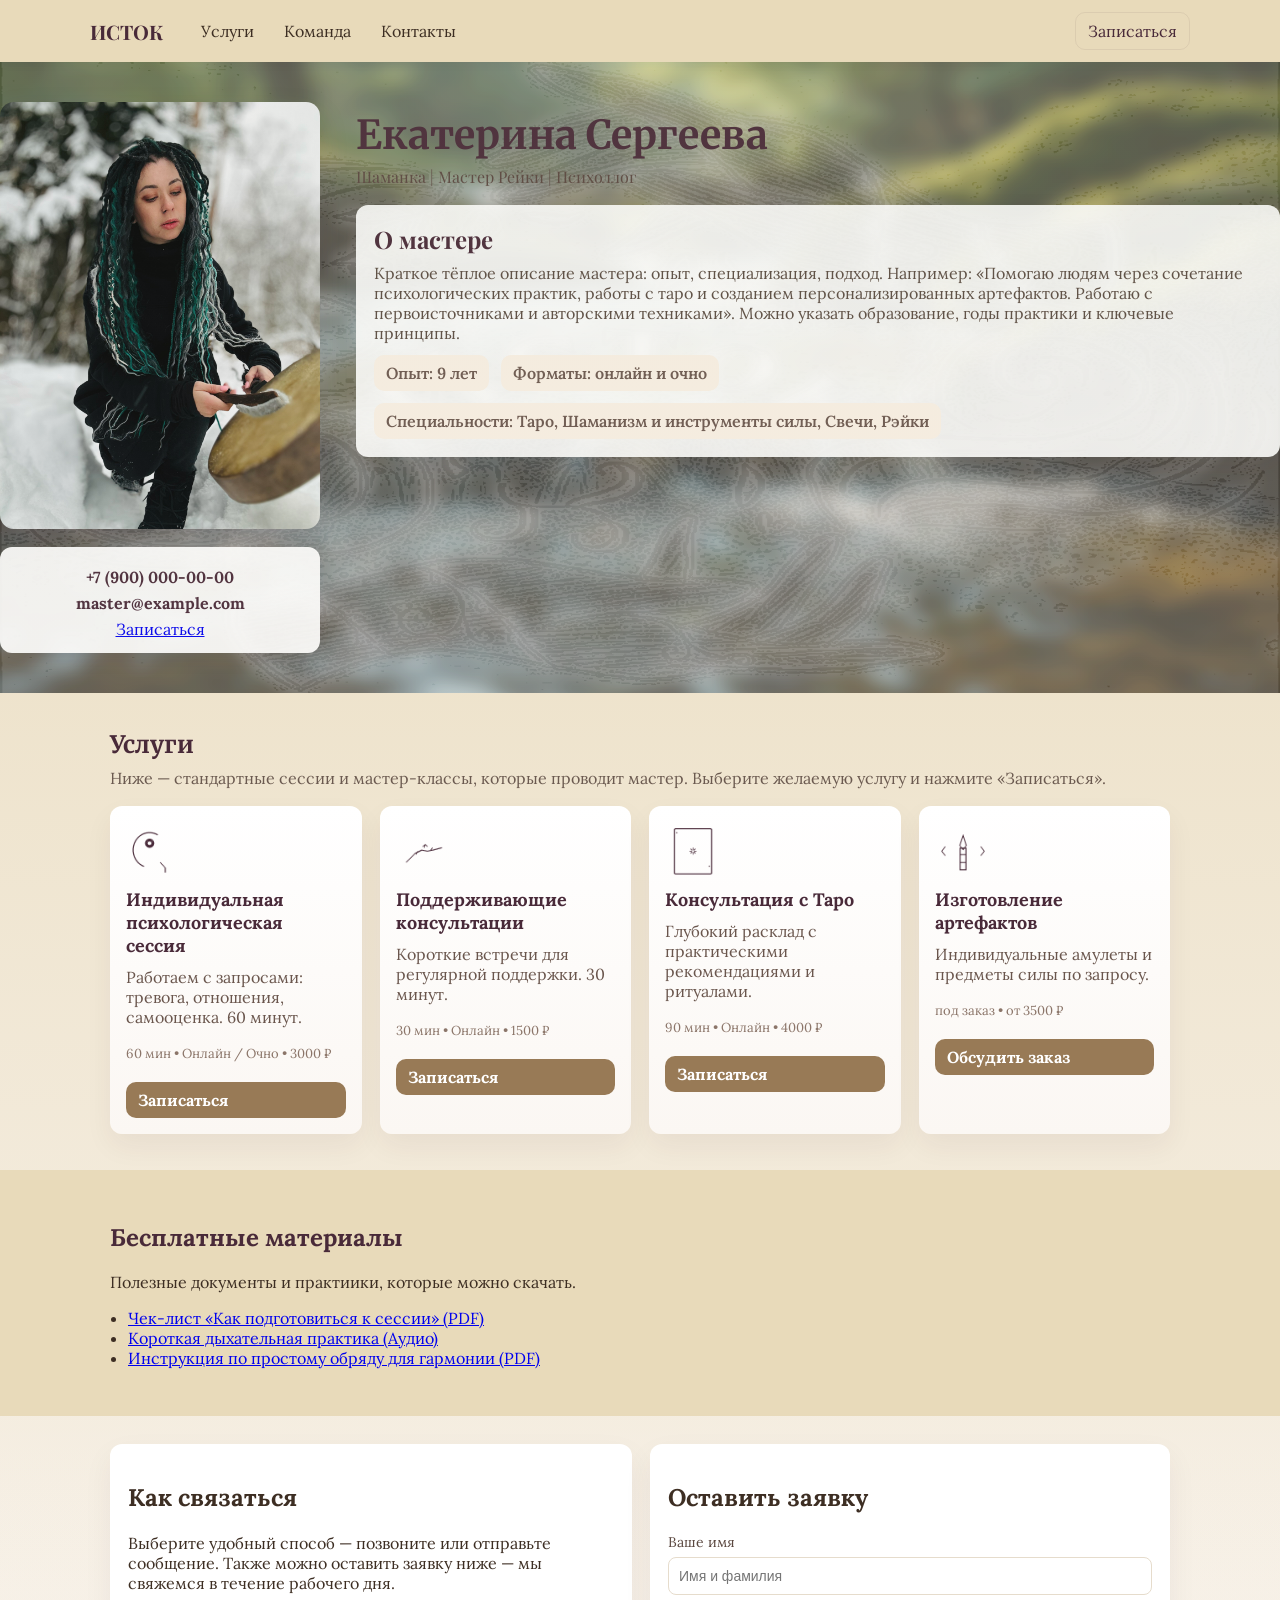
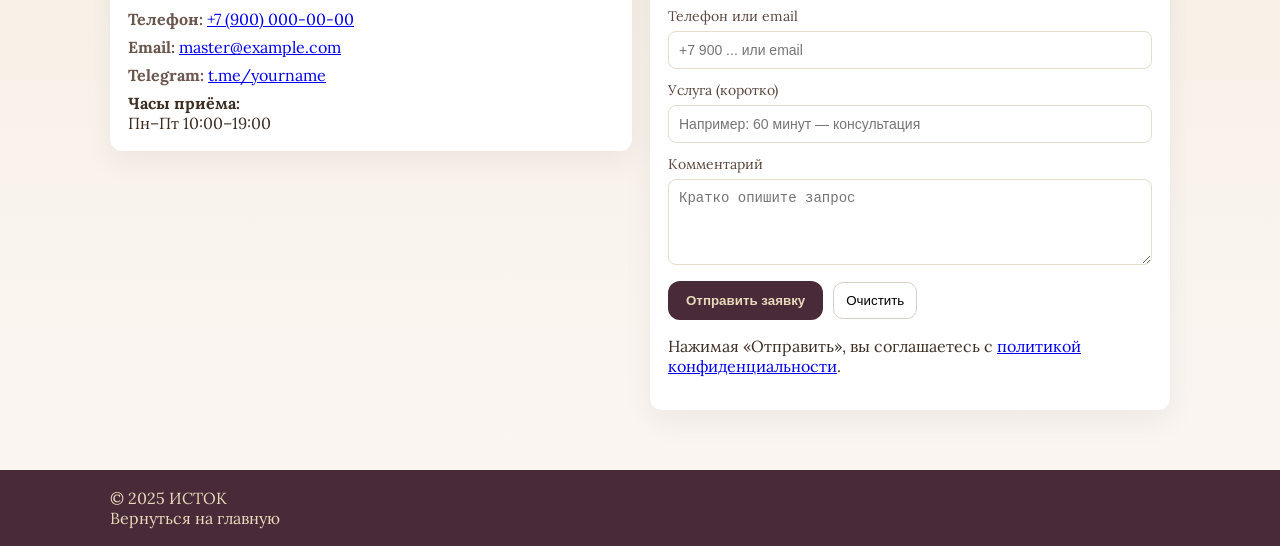
==== master.html @ 399ae098 "база сайта, один мастер, не полное наполнение" ====
<!doctype html>
<html lang="ru">
<head>
  <meta charset="utf-8" />
  <meta name="viewport" content="width=device-width,initial-scale=1" />
  <title>Профиль мастера — Имя Фамилия | ИСТОК</title>

  <!-- Шрифты (подключаем рекомендованные) -->
  <link href="https://fonts.googleapis.com/css2?family=Lora:ital@0;1&family=Merriweather:wght@300;700&family=Playfair+Display:wght@400;700&display=swap" rel="stylesheet">

  <link rel="stylesheet" href="master.css">
</head>
<body>
  <header class="topbar" role="banner">
    <div class="wrap">
      <a class="brand" href="index.html" aria-label="ИСТОК — на главную">
        <span class="brand-name">ИСТОК</span>
      </a>
      <nav class="mini-nav" aria-label="Навигация">
        <a href="index.html#services">Услуги</a>
        <a href="index.html#specialists">Команда</a>
        <a href="index.html#contacts">Контакты</a>
      </nav>
      <a href="#booking" class="btn-book-ghost">Записаться</a>
    </div>
  </header>

  <!-- Название и фото -->
  <main>
    <section class="hero-profile" aria-label="Профиль мастера">
      <div class="hero-left">
        <div class="photo-wrap">
          <img src="img/master/ekaterina_sergeeva.jpeg" alt="Екатерина Сергеева — фото" class="master-photo">
        </div>
        <div class="contact-quick">
          <a href="tel:+79000000000" class="contact-line">+7 (900) 000-00-00</a>
          <a href="mailto:master@example.com" class="contact-line">master@example.com</a>
          <a href="#booking" class="btn-book">Записаться</a>
        </div>
      </div>

      <div class="hero-right">
        <h1 class="master-name">Екатерина Сергеева</h1>
        <p class="master-title">Шаманка | Мастер Рейки | Психоллог</p>

        <div class="master-about">
          <h2>О мастере</h2>
          <p>Краткое тёплое описание мастера: опыт, специализация, подход. Например: «Помогаю людям через сочетание психологических практик, работы с таро и созданием персонализированных артефактов. Работаю с первоисточниками и авторскими техниками». Можно указать образование, годы практики и ключевые принципы.</p>
          <ul class="meta-list">
            <li>Опыт: 9 лет</li>
            <li>Форматы: онлайн и очно</li>
            <li>Специальности: Таро, Шаманизм и инструменты силы, Свечи, Рэйки</li>
          </ul>
        </div>
      </div>
    </section>

    <!-- Услуги -->
    <section class="services-section" id="services" aria-label="Услуги мастера">
      <div class="wrap">
        <h2>Услуги</h2>
        <p class="lead">Ниже — стандартные сессии и мастер-классы, которые проводит мастер. Выберите желаемую услугу и нажмите «Записаться».</p>

        <div class="services-grid">
          <article class="service-card">
            <img src="img/icon_lin_psychology_256.png" alt="" class="service-card-icon">
            <h3>Индивидуальная психологическая сессия</h3>
            <p>Работаем с запросами: тревога, отношения, самооценка. 60 минут.</p>
            <div class="service-meta">60 мин • Онлайн / Очно • 3000 ₽</div>
            <a class="btn-small" href="#booking" aria-label="Записаться на индивидуальную сессию">Записаться</a>
          </article>

          <article class="service-card">
            <img src="img/icon_lin_help_256.png" alt="" class="service-card-icon">
            <h3>Поддерживающие консультации</h3>
            <p>Короткие встречи для регулярной поддержки. 30 минут.</p>
            <div class="service-meta">30 мин • Онлайн • 1500 ₽</div>
            <a class="btn-small" href="#booking">Записаться</a>
          </article>

          <article class="service-card">
            <img src="img/icon_lin_tarot_256.png" alt="" class="service-card-icon">
            <h3>Консультация с Таро</h3>
            <p>Глубокий расклад с практическими рекомендациями и ритуалами.</p>
            <div class="service-meta">90 мин • Онлайн • 4000 ₽</div>
            <a class="btn-small" href="#booking">Записаться</a>
          </article>

          <article class="service-card">
            <img src="img/icon_lin_artifacts_256.png" alt="" class="service-card-icon">
            <h3>Изготовление артефактов</h3>
            <p>Индивидуальные амулеты и предметы силы по запросу.</p>
            <div class="service-meta">под заказ • от 3500 ₽</div>
            <a class="btn-small" href="#booking">Обсудить заказ</a>
          </article>
        </div>
      </div>
    </section>

    <!-- Бесплатные материалы -->
    <section class="resources" aria-label="Бесплатные материалы">
      <div class="wrap">
        <h2>Бесплатные материалы</h2>
        <p class="lead">Полезные документы и практиики, которые можно скачать.</p>

        <ul class="resources-list">
          <li><a href="files/free_checklist.pdf" download>Чек-лист «Как подготовиться к сессии» (PDF)</a></li>
          <li><a href="files/breathing_practice.mp3" download>Короткая дыхательная практика (Аудио)</a></li>
          <li><a href="files/ritual_guide.pdf" download>Инструкция по простому обряду для гармонии (PDF)</a></li>
        </ul>
      </div>
    </section>

    <!-- Контакты & запись -->
    <section class="contact-book" id="booking" aria-label="Связаться и записаться">
      <div class="wrap contact-grid">
        <div class="contact-card">
          <h2>Как связаться</h2>
          <p>Выберите удобный способ — позвоните или отправьте сообщение. Также можно оставить заявку ниже — мы свяжемся в течение рабочего дня.</p>
          <ul class="contact-list">
            <li><strong>Телефон:</strong> <a href="tel:+79000000000">+7 (900) 000-00-00</a></li>
            <li><strong>Email:</strong> <a href="mailto:master@example.com">master@example.com</a></li>
            <li><strong>Telegram:</strong> <a href="https://t.me/yourname" target="_blank" rel="noopener">t.me/yourname</a></li>
          </ul>

          <div class="clinic-hours">
            <strong>Часы приёма:</strong>
            <div>Пн–Пт 10:00–19:00</div>
          </div>
        </div>

        <div class="booking-form-card">
          <h2>Оставить заявку</h2>
          <form id="bookingForm" class="booking-form" action="#" method="post" onsubmit="return onSubmitForm(event)">
            <label>
              <span>Ваше имя</span>
              <input type="text" name="name" required placeholder="Имя и фамилия">
            </label>

            <label>
              <span>Телефон или email</span>
              <input type="text" name="contact" required placeholder="+7 900 ... или email">
            </label>

            <label>
              <span>Услуга (коротко)</span>
              <input type="text" name="service" placeholder="Например: 60 минут — консультация">
            </label>

            <label>
              <span>Комментарий</span>
              <textarea name="note" rows="4" placeholder="Кратко опишите запрос"></textarea>
            </label>

            <div class="form-row">
              <button type="submit" class="btn-cta">Отправить заявку</button>
              <button type="button" class="btn-ghost" onclick="document.querySelector('.booking-form').reset()">Очистить</button>
            </div>

            <p class="form-note">Нажимая «Отправить», вы соглашаетесь с <a href="#">политикой конфиденциальности</a>.</p>
          </form>
        </div>
      </div>
    </section>
  </main>

  <footer class="site-footer" role="contentinfo">
    <div class="wrap">
      <div class="footer-left">© 2025 ИСТОК</div>
      <div class="footer-right"><a href="index.html">Вернуться на главную</a></div>
    </div>
  </footer>

  <script>
    // Примитивная обработка формы (заглушка) — можно заменить на AJAX
    function onSubmitForm(e){
      e.preventDefault();
      const form = e.target;
      const name = form.name.value.trim();
      const contact = form.contact.value.trim();
      if(!name || !contact){
        alert('Пожалуйста, заполните имя и контакт.');
        return false;
      }
      // Здесь можно отправить данные на сервер через fetch()
      alert('Заявка отправлена — спасибо! Мы свяжемся в ближайшее время.');
      form.reset();
      return false;
    }
  </script>
</body>
</html>
---- master.css ----
/* master.css — страница мастера
   Цвета:
   --forest: #A7AF81
   --sand:   #E8DABA
   --purple: #492A39
   --text:   #3D2E23
   --accent: #987A56
*/

:root{
    --forest: #A7AF81;
    --sand: #E8DABA;
    --purple: #492A39;
    --text: #3D2E23;
    --accent: #987A56;
  
    --maxw: 1100px;
    --gap: 20px;
    --radius: 12px;
  }
  
  /* Базовый сброс */
  *{box-sizing:border-box}
  body{ margin:0; font-family: "Lora", Georgia, serif; color:var(--text); background: linear-gradient(180deg, var(--sand) 0%, #fbf7f4 100%); -webkit-font-smoothing:antialiased; }
  
  /* Утилиты */
  .wrap{ max-width:var(--maxw); margin:0 auto; padding:0 20px; }
  
  /* Topbar */
  .topbar{ background: rgba(232,218,186,0.98); position:sticky; top:0; z-index:60; box-shadow:0 2px 10px rgba(0,0,0,0.04); }
  .topbar .wrap{ display:flex; align-items:center; gap:12px; padding:12px 0; }
  .brand{ text-decoration:none; color:var(--purple); font-family:"Playfair Display", serif; font-weight:700; font-size:20px; }
  .mini-nav{ margin-left:18px; display:flex; gap:14px; flex:1; }
  .mini-nav a{ text-decoration:none; color:var(--text); padding:6px 8px; border-radius:8px; }
  .mini-nav a:hover{ color:var(--purple); background: rgba(73,42,57,0.04); }
  .btn-book-ghost{ background:transparent; border:1px solid rgba(73,42,57,0.08); color:var(--purple); padding:8px 12px; border-radius:10px; text-decoration:none; }
  
  /* HERO PROFILE */
  .hero-profile{ display:flex; gap:36px; align-items:flex-start; padding:40px 0; background: url("img/hero_bg_from_logo.png") center/cover no-repeat; position:relative; }
  .hero-profile::after{ content:""; position:absolute; inset:0; background: linear-gradient(180deg, rgba(167,175,129,0.08), rgba(232,218,186,0.06)); pointer-events:none; }
  .hero-left{ width:320px; display:flex; flex-direction:column; gap:18px; align-items:center; }
  .photo-wrap{ width:100%; max-width:320px; border-radius:14px; overflow:hidden; box-shadow:0 12px 30px rgba(73,42,57,0.12); }
  .master-photo{ width:100%; height:auto; display:block; object-fit:cover; aspect-ratio: 3/4; }
  
  /* Quick contact area */
  .contact-quick{ width:100%; background: rgba(255,255,255,0.92); padding:14px; border-radius:12px; text-align:center; box-shadow:0 6px 20px rgba(73,42,57,0.06) }
  .contact-line{ display:block; color:var(--purple); text-decoration:none; margin:6px 0; font-weight:700; }
  
  /* Right column with text */
  .hero-right{ flex:1; color:var(--purple); padding:8px 0; }
  .master-name{ font-family: "Merriweather", serif; font-size: clamp(28px, 4vw, 40px); margin:0 0 6px 0; color:var(--purple) }
  .master-title{ font-family: "Playfair Display", serif; color:#5a4640; margin:0 0 18px 0; font-size:16px; }
  
  /* About block */
  .master-about{ background: rgba(255,255,255,0.9); padding:18px; border-radius:12px; box-shadow:0 8px 26px rgba(73,42,57,0.06) }
  .master-about h2{ margin:0 0 8px 0; color:var(--purple); font-family:"Playfair Display", serif }
  .master-about p{ margin:0 0 12px 0; color:#5a4b42 }
  
  /* Meta list */
  .meta-list{ display:flex; gap:12px; flex-wrap:wrap; list-style:none; padding:0; margin:12px 0 0 0 }
  .meta-list li{ background: #f8efe4; padding:8px 12px; border-radius:10px; color:#6b574f; font-weight:600 }
  
  /* SERVICES SECTION */
  .services-section{ padding:36px 0; background: linear-gradient(180deg, rgba(255,255,255,0.0), rgba(255,255,255,0.0)); }
  .services-section h2{ color:var(--purple); font-family:"Merriweather", serif; margin:0 0 8px 0; }
  .services-section .lead{ color:#6b5a50; margin:0 0 18px 0 }
  
  .services-grid{ display:grid; gap:18px; grid-template-columns: repeat(auto-fit, minmax(220px, 1fr)); }
  .service-card{ background:linear-gradient(180deg, #fff, #fbf7f3); border-radius:12px; padding:16px; box-shadow:0 12px 28px rgba(73,42,57,0.06); display:flex; flex-direction:column; gap:10px; }
  .service-card h3{ margin:0; color:var(--purple); font-size:18px }
  .service-card p{ margin:0; color:#6a564d }
  .service-card .service-meta{ font-size:13px; color:#8b7569; margin-top:8px }
  .service-card .service-card-icon{ width:56px; height:56px; object-fit:contain; }
  
  /* buttons */
  .btn-small{ display:inline-block; margin-top:10px; padding:8px 12px; background:var(--accent); color: #fff; border-radius:10px; text-decoration:none; font-weight:700; }
  .btn-cta{ background:var(--purple); color:var(--sand); padding:12px 18px; border:none; border-radius:12px; cursor:pointer; font-weight:700; }
  
  /* RESOURCES */
  .resources{ padding:32px 0; background:var(--sand); }
  .resources h2{ color:var(--purple) }
  .resources-list{ padding-left: 18px; }
  
  /* CONTACT & BOOK */
  .contact-book{ padding:28px 0 60px 0; background:linear-gradient(180deg, rgba(255,255,255,0.0), rgba(250,245,240,0.6)); }
  .contact-grid{ display:grid; grid-template-columns: 1fr 520px; gap:18px; align-items:start; }
  .contact-card{ background:#fff; padding:18px; border-radius:12px; box-shadow:0 12px 30px rgba(73,42,57,0.06) }
  .booking-form-card{ background:#fff; padding:18px; border-radius:12px; box-shadow:0 12px 30px rgba(73,42,57,0.06) }
  
  .contact-list{ list-style:none; padding:0; margin:10px 0 0 0; color:#6b564d }
  .contact-list li{ margin:8px 0 }
  
  /* Booking form */
  .booking-form label{ display:block; margin-bottom:12px; font-size:14px; color:#5b4840 }
  .booking-form input[type="text"], .booking-form textarea{
    width:100%; padding:10px; border-radius:8px; border:1px solid #e6dccc; font-size:14px; margin-top:6px;
    background:#fff;
  }
  .form-row{ display:flex; gap:10px; align-items:center }
  .btn-ghost{ background:transparent; border:1px solid #d8cfc5; padding:10px 12px; border-radius:10px; cursor:pointer }
  
  /* Footer */
  .site-footer{ background:var(--purple); color:var(--sand); padding:18px 0; }
  .site-footer a{ color:var(--sand); text-decoration:none }
  
  /* Responsive */
  @media (max-width:1100px){
    .hero-profile{ flex-direction:column; gap:18px; padding:28px 0; background-position:center top; }
    .hero-left{ width:100%; order:0; }
    .hero-right{ width:100% }
    .contact-grid{ grid-template-columns: 1fr; }
    .contact-quick{ display:flex; gap:10px; justify-content:space-between; }
  }
  @media (max-width:720px){
    .wrap{ padding:0 14px }
    .master-name{ font-size:22px }
    .services-grid{ grid-template-columns: 1fr; }
    .contact-grid{ grid-template-columns: 1fr; }
  }
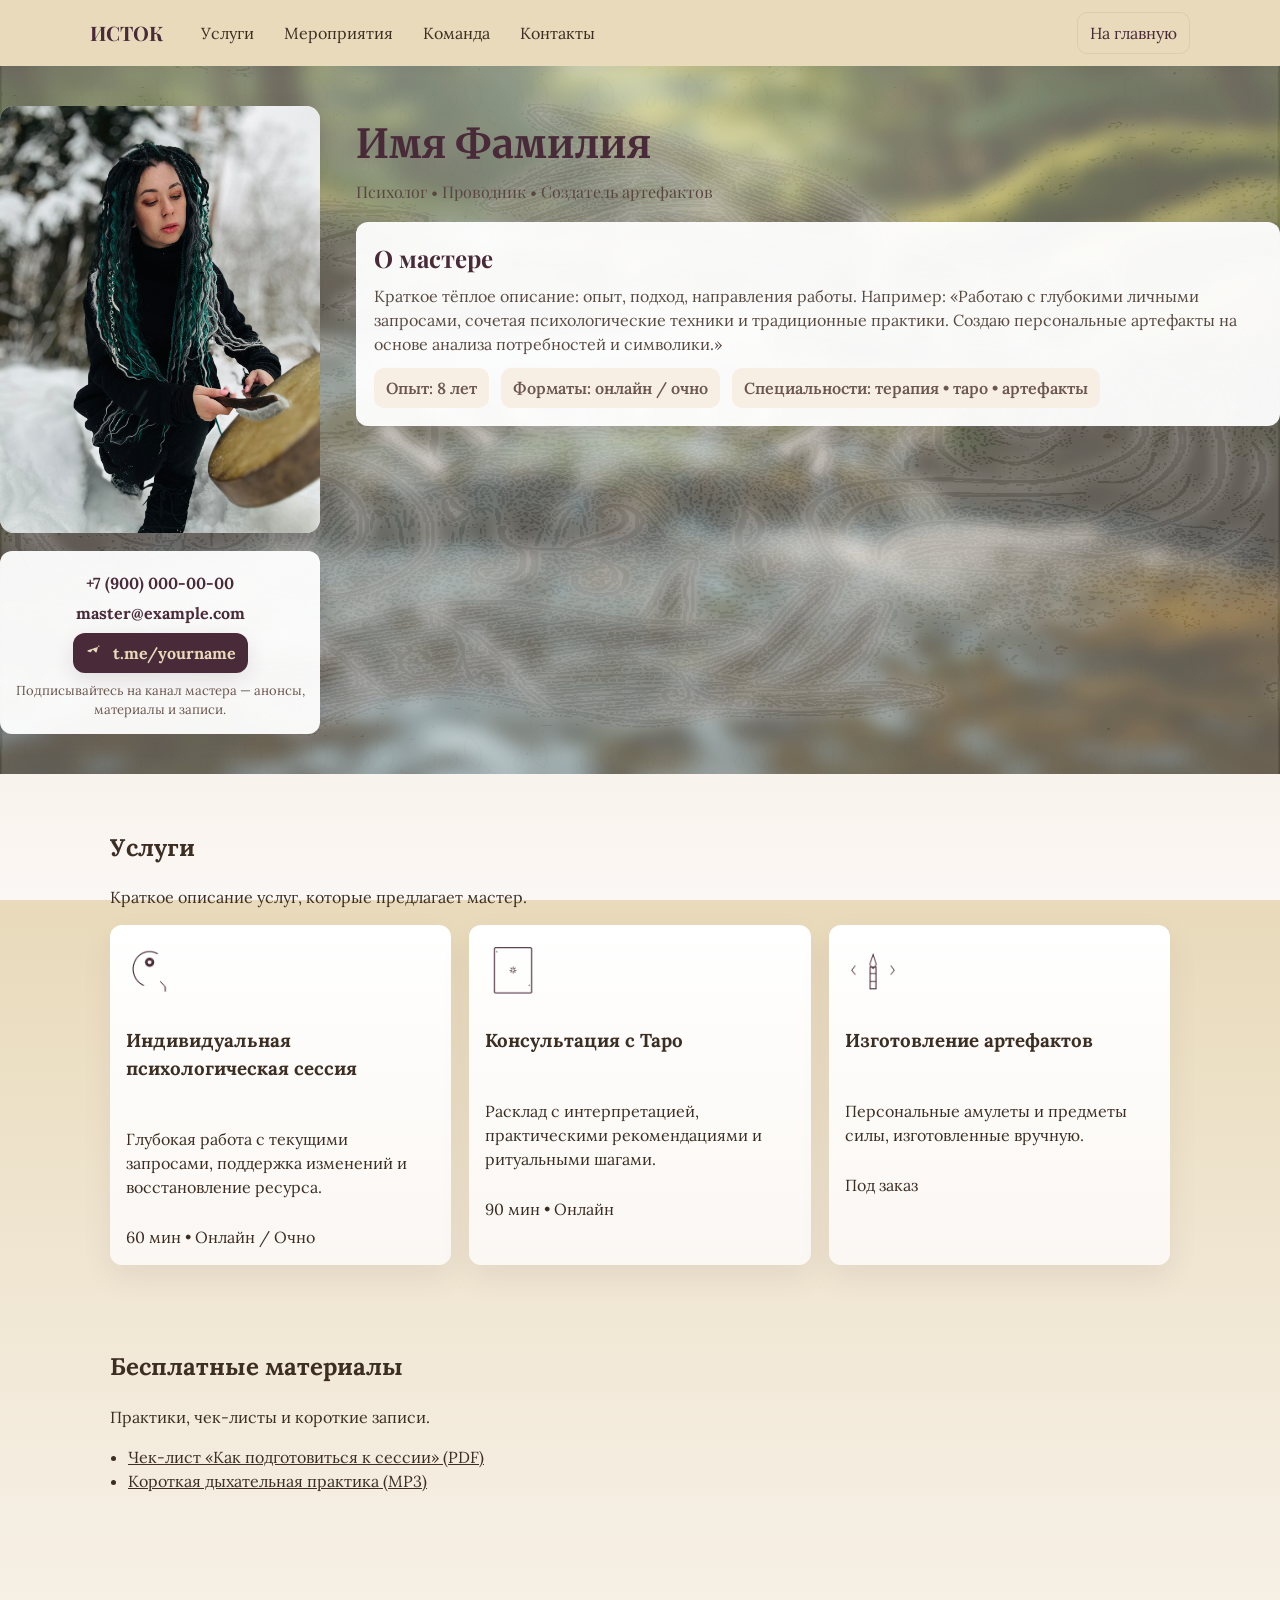
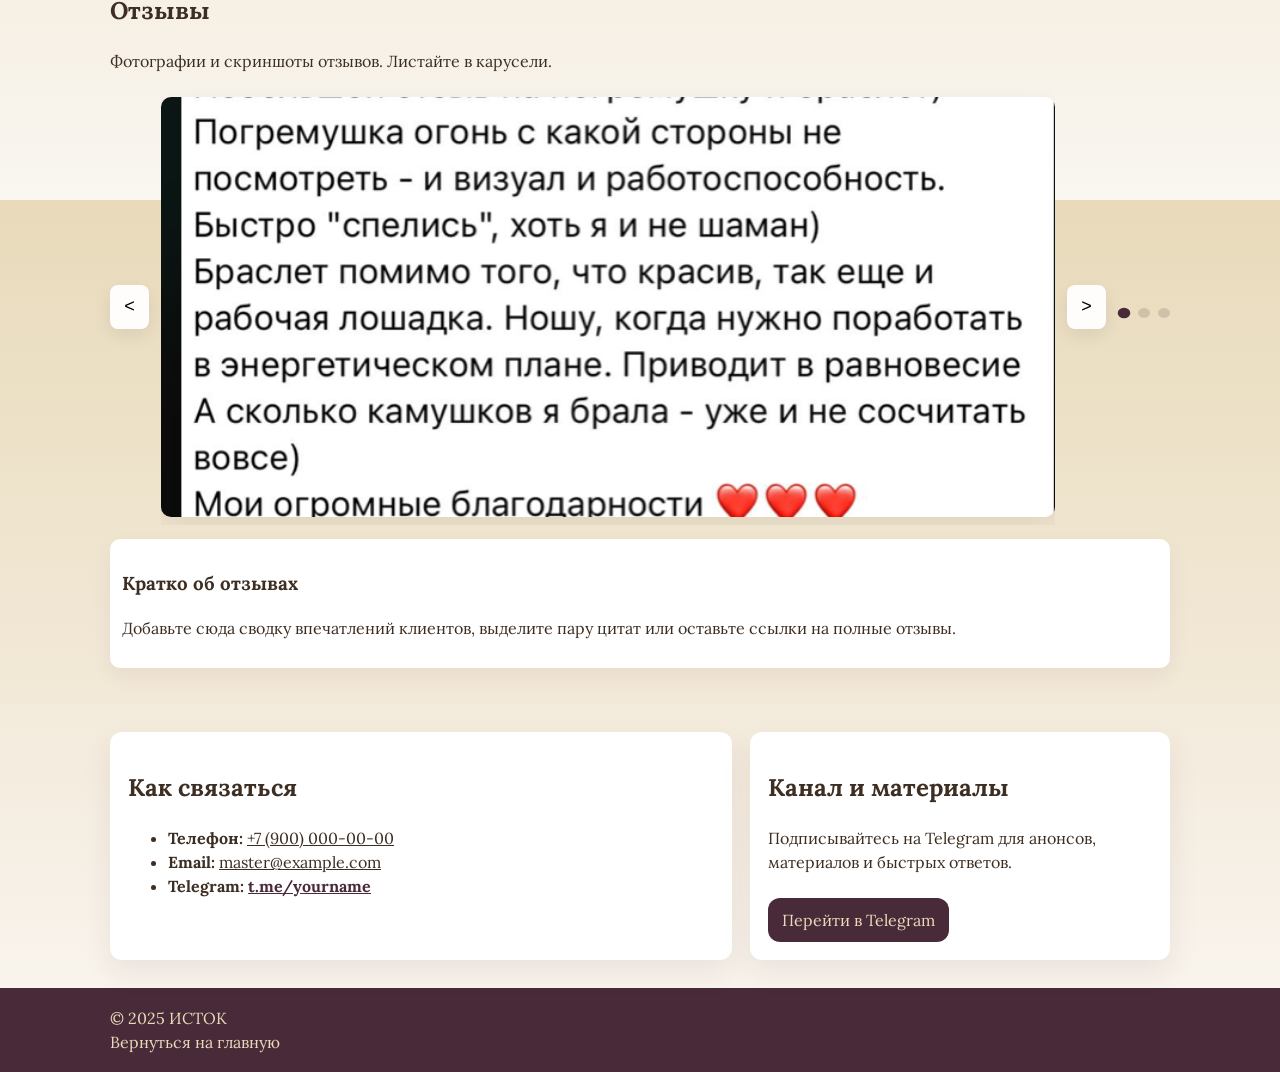
==== commit b78ac65b: "изменил мастеров, карусель." ====
--- a/master.html
+++ b/master.html
@@ -5,93 +5,100 @@
   <meta name="viewport" content="width=device-width,initial-scale=1" />
   <title>Профиль мастера — Имя Фамилия | ИСТОК</title>
 
-  <!-- Шрифты (подключаем рекомендованные) -->
+  <!-- Шрифты -->
   <link href="https://fonts.googleapis.com/css2?family=Lora:ital@0;1&family=Merriweather:wght@300;700&family=Playfair+Display:wght@400;700&display=swap" rel="stylesheet">
 
+  <!-- Стили -->
   <link rel="stylesheet" href="master.css">
 </head>
 <body>
+  <!-- TOPBAR -->
   <header class="topbar" role="banner">
     <div class="wrap">
       <a class="brand" href="index.html" aria-label="ИСТОК — на главную">
         <span class="brand-name">ИСТОК</span>
       </a>
-      <nav class="mini-nav" aria-label="Навигация">
+
+      <nav class="mini-nav" aria-label="Навигация по сайту">
         <a href="index.html#services">Услуги</a>
+        <a href="index.html#events">Мероприятия</a>
         <a href="index.html#specialists">Команда</a>
         <a href="index.html#contacts">Контакты</a>
       </nav>
-      <a href="#booking" class="btn-book-ghost">Записаться</a>
+
+      <a class="btn-ghost" href="index.html" aria-label="Вернуться на главную">На главную</a>
     </div>
   </header>
 
-  <!-- Название и фото -->
   <main>
+    <!-- HERO / профайл -->
     <section class="hero-profile" aria-label="Профиль мастера">
       <div class="hero-left">
-        <div class="photo-wrap">
-          <img src="img/master/ekaterina_sergeeva.jpeg" alt="Екатерина Сергеева — фото" class="master-photo">
+        <div class="photo-wrap" aria-hidden="false">
+          <img src="img/master/ekaterina_sergeeva.jpeg" alt="Имя Фамилия — фото мастера" class="master-photo">
         </div>
-        <div class="contact-quick">
-          <a href="tel:+79000000000" class="contact-line">+7 (900) 000-00-00</a>
-          <a href="mailto:master@example.com" class="contact-line">master@example.com</a>
-          <a href="#booking" class="btn-book">Записаться</a>
+
+        <div class="contact-quick" aria-labelledby="contact-quick-title">
+          <h3 id="contact-quick-title" class="sr-only">Контакты мастера</h3>
+          <a class="contact-line" href="tel:+79000000000">+7 (900) 000-00-00</a>
+          <a class="contact-line" href="mailto:master@example.com">master@example.com</a>
+
+          <div class="tg-block" aria-label="Telegram мастера">
+            <a class="tg-link" href="https://t.me/yourname" target="_blank" rel="noopener" aria-label="Перейти в Telegram канал мастера">
+              <!-- простая SVG-иконка Telegram (монохромная) -->
+              <svg width="18" height="18" viewBox="0 0 24 24" aria-hidden="true" focusable="false">
+                <path fill="currentColor" d="M21.1 3.3c-.3-.3-.8-.5-1.2-.4L3.9 8.3c-.9.3-.9 1.5 0 1.8l3 1c.4.1.9-.1 1.1-.4l1.9-2.8c.2-.3.5-.3.7-.1l3.8 3.4c.4.4.9.2 1.1-.3l2.1-8.1c.1-.4 0-.9-.4-1.1z"/>
+              </svg>
+              <span class="tg-text">t.me/yourname</span>
+            </a>
+            <p class="tg-note">Подписывайтесь на канал мастера — анонсы, материалы и записи.</p>
+          </div>
         </div>
       </div>
 
       <div class="hero-right">
-        <h1 class="master-name">Екатерина Сергеева</h1>
-        <p class="master-title">Шаманка | Мастер Рейки | Психоллог</p>
+        <h1 class="master-name">Имя Фамилия</h1>
+        <p class="master-title">Психолог • Проводник • Создатель артефактов</p>
 
-        <div class="master-about">
-          <h2>О мастере</h2>
-          <p>Краткое тёплое описание мастера: опыт, специализация, подход. Например: «Помогаю людям через сочетание психологических практик, работы с таро и созданием персонализированных артефактов. Работаю с первоисточниками и авторскими техниками». Можно указать образование, годы практики и ключевые принципы.</p>
-          <ul class="meta-list">
-            <li>Опыт: 9 лет</li>
-            <li>Форматы: онлайн и очно</li>
-            <li>Специальности: Таро, Шаманизм и инструменты силы, Свечи, Рэйки</li>
+        <div class="master-about" aria-labelledby="about-title">
+          <h2 id="about-title">О мастере</h2>
+          <p>Краткое тёплое описание: опыт, подход, направления работы. Например: «Работаю с глубокими личными запросами, сочетая психологические техники и традиционные практики. Создаю персональные артефакты на основе анализа потребностей и символики.»</p>
+
+          <ul class="meta-list" aria-label="Ключевые данные мастера">
+            <li>Опыт: 8 лет</li>
+            <li>Форматы: онлайн / очно</li>
+            <li>Специальности: терапия • таро • артефакты</li>
           </ul>
         </div>
       </div>
     </section>
 
-    <!-- Услуги -->
+    <!-- Услуги мастера -->
     <section class="services-section" id="services" aria-label="Услуги мастера">
       <div class="wrap">
         <h2>Услуги</h2>
-        <p class="lead">Ниже — стандартные сессии и мастер-классы, которые проводит мастер. Выберите желаемую услугу и нажмите «Записаться».</p>
+        <p class="lead">Краткое описание услуг, которые предлагает мастер.</p>
 
-        <div class="services-grid">
-          <article class="service-card">
+        <div class="services-grid" role="list">
+          <article class="service-card" role="listitem">
             <img src="img/icon_lin_psychology_256.png" alt="" class="service-card-icon">
             <h3>Индивидуальная психологическая сессия</h3>
-            <p>Работаем с запросами: тревога, отношения, самооценка. 60 минут.</p>
-            <div class="service-meta">60 мин • Онлайн / Очно • 3000 ₽</div>
-            <a class="btn-small" href="#booking" aria-label="Записаться на индивидуальную сессию">Записаться</a>
+            <p>Глубокая работа с текущими запросами, поддержка изменений и восстановление ресурса.</p>
+            <div class="service-meta">60 мин • Онлайн / Очно</div>
           </article>
 
-          <article class="service-card">
-            <img src="img/icon_lin_help_256.png" alt="" class="service-card-icon">
-            <h3>Поддерживающие консультации</h3>
-            <p>Короткие встречи для регулярной поддержки. 30 минут.</p>
-            <div class="service-meta">30 мин • Онлайн • 1500 ₽</div>
-            <a class="btn-small" href="#booking">Записаться</a>
+          <article class="service-card" role="listitem">
+            <img src="img/icon_lin_tarot_256.png" alt="" class="service-card-icon">
+            <h3>Консультация с Таро</h3>
+            <p>Расклад с интерпретацией, практическими рекомендациями и ритуальными шагами.</p>
+            <div class="service-meta">90 мин • Онлайн</div>
           </article>
 
-          <article class="service-card">
-            <img src="img/icon_lin_tarot_256.png" alt="" class="service-card-icon">
-            <h3>Консультация с Таро</h3>
-            <p>Глубокий расклад с практическими рекомендациями и ритуалами.</p>
-            <div class="service-meta">90 мин • Онлайн • 4000 ₽</div>
-            <a class="btn-small" href="#booking">Записаться</a>
-          </article>
-
-          <article class="service-card">
+          <article class="service-card" role="listitem">
             <img src="img/icon_lin_artifacts_256.png" alt="" class="service-card-icon">
             <h3>Изготовление артефактов</h3>
-            <p>Индивидуальные амулеты и предметы силы по запросу.</p>
-            <div class="service-meta">под заказ • от 3500 ₽</div>
-            <a class="btn-small" href="#booking">Обсудить заказ</a>
+            <p>Персональные амулеты и предметы силы, изготовленные вручную.</p>
+            <div class="service-meta">Под заказ</div>
           </article>
         </div>
       </div>
@@ -101,92 +108,75 @@
     <section class="resources" aria-label="Бесплатные материалы">
       <div class="wrap">
         <h2>Бесплатные материалы</h2>
-        <p class="lead">Полезные документы и практиики, которые можно скачать.</p>
-
+        <p class="lead">Практики, чек-листы и короткие записи.</p>
         <ul class="resources-list">
           <li><a href="files/free_checklist.pdf" download>Чек-лист «Как подготовиться к сессии» (PDF)</a></li>
-          <li><a href="files/breathing_practice.mp3" download>Короткая дыхательная практика (Аудио)</a></li>
-          <li><a href="files/ritual_guide.pdf" download>Инструкция по простому обряду для гармонии (PDF)</a></li>
+          <li><a href="files/breathing_practice.mp3" download>Короткая дыхательная практика (MP3)</a></li>
         </ul>
       </div>
     </section>
 
-    <!-- Контакты & запись -->
-    <section class="contact-book" id="booking" aria-label="Связаться и записаться">
+    <!-- Отзывы (карусель фотографий отзывов) -->
+    <section class="reviews" aria-label="Отзывы о мастере">
+      <div class="wrap">
+        <h2>Отзывы</h2>
+        <p class="lead">Фотографии и скриншоты отзывов. Листайте в карусели.</p>
+
+        <!-- карусель отзывов (совместимо с carousel.js) -->
+        <div class="carousel review-carousel" data-autoplay="false" aria-roledescription="carousel reviews">
+          <button class="carousel-btn prev" aria-label="Предыдущий отзыв">&lt;</button>
+
+          <div class="carousel-track-wrap">
+            <ul class="carousel-track">
+              <li class="carousel-slide"><img src="img/reviews/rev1.png" alt="Отзыв 1 — фото"></li>
+              <li class="carousel-slide"><img src="img/reviews/rev2.png" alt="Отзыв 2 — фото"></li>
+              <li class="carousel-slide"><img src="img/reviews/rev3.png" alt="Отзыв 3 — фото"></li>
+              <!-- Добавляйте сколько нужно: rev4.jpg, rev5.jpg ... -->
+            </ul>
+          </div>
+
+          <button class="carousel-btn next" aria-label="Следующий отзыв">&gt;</button>
+
+          <div class="carousel-dots" role="tablist" aria-label="Навигация по отзывам"></div>
+        </div>
+
+        <div class="reviews-text">
+          <h3>Кратко об отзывах</h3>
+          <p>Добавьте сюда сводку впечатлений клиентов, выделите пару цитат или оставьте ссылки на полные отзывы.</p>
+        </div>
+      </div>
+    </section>
+
+    <!-- Контакты и канал -->
+    <section class="contact" aria-label="Контакты мастера">
       <div class="wrap contact-grid">
         <div class="contact-card">
           <h2>Как связаться</h2>
-          <p>Выберите удобный способ — позвоните или отправьте сообщение. Также можно оставить заявку ниже — мы свяжемся в течение рабочего дня.</p>
           <ul class="contact-list">
             <li><strong>Телефон:</strong> <a href="tel:+79000000000">+7 (900) 000-00-00</a></li>
             <li><strong>Email:</strong> <a href="mailto:master@example.com">master@example.com</a></li>
-            <li><strong>Telegram:</strong> <a href="https://t.me/yourname" target="_blank" rel="noopener">t.me/yourname</a></li>
+            <li><strong>Telegram:</strong> <a class="tg-inline" href="https://t.me/yourname" target="_blank" rel="noopener">t.me/yourname</a></li>
           </ul>
-
-          <div class="clinic-hours">
-            <strong>Часы приёма:</strong>
-            <div>Пн–Пт 10:00–19:00</div>
-          </div>
         </div>
 
-        <div class="booking-form-card">
-          <h2>Оставить заявку</h2>
-          <form id="bookingForm" class="booking-form" action="#" method="post" onsubmit="return onSubmitForm(event)">
-            <label>
-              <span>Ваше имя</span>
-              <input type="text" name="name" required placeholder="Имя и фамилия">
-            </label>
-
-            <label>
-              <span>Телефон или email</span>
-              <input type="text" name="contact" required placeholder="+7 900 ... или email">
-            </label>
-
-            <label>
-              <span>Услуга (коротко)</span>
-              <input type="text" name="service" placeholder="Например: 60 минут — консультация">
-            </label>
-
-            <label>
-              <span>Комментарий</span>
-              <textarea name="note" rows="4" placeholder="Кратко опишите запрос"></textarea>
-            </label>
-
-            <div class="form-row">
-              <button type="submit" class="btn-cta">Отправить заявку</button>
-              <button type="button" class="btn-ghost" onclick="document.querySelector('.booking-form').reset()">Очистить</button>
-            </div>
-
-            <p class="form-note">Нажимая «Отправить», вы соглашаетесь с <a href="#">политикой конфиденциальности</a>.</p>
-          </form>
+        <div class="socials-card">
+          <h2>Канал и материалы</h2>
+          <p>Подписывайтесь на Telegram для анонсов, материалов и быстрых ответов.</p>
+          <a class="btn-tg" href="https://t.me/yourname" target="_blank" rel="noopener">Перейти в Telegram</a>
         </div>
       </div>
     </section>
   </main>
 
+  <!-- Footer -->
   <footer class="site-footer" role="contentinfo">
     <div class="wrap">
-      <div class="footer-left">© 2025 ИСТОК</div>
-      <div class="footer-right"><a href="index.html">Вернуться на главную</a></div>
+      <div>© 2025 ИСТОК</div>
+      <div><a href="index.html">Вернуться на главную</a></div>
     </div>
   </footer>
 
-  <script>
-    // Примитивная обработка формы (заглушка) — можно заменить на AJAX
-    function onSubmitForm(e){
-      e.preventDefault();
-      const form = e.target;
-      const name = form.name.value.trim();
-      const contact = form.contact.value.trim();
-      if(!name || !contact){
-        alert('Пожалуйста, заполните имя и контакт.');
-        return false;
-      }
-      // Здесь можно отправить данные на сервер через fetch()
-      alert('Заявка отправлена — спасибо! Мы свяжемся в ближайшее время.');
-      form.reset();
-      return false;
-    }
-  </script>
+  <!-- Подключение внешней логики карусели (положи рядом файл carousel.js) -->
+  <script src="carousel.js" defer></script>
 </body>
 </html>
--- a/master.css
+++ b/master.css
@@ -1,120 +1,195 @@
-/* master.css — страница мастера
-   Цвета:
-   --forest: #A7AF81
-   --sand:   #E8DABA
-   --purple: #492A39
-   --text:   #3D2E23
-   --accent: #987A56
+/* master.css — полный, проверенный файл для страницы мастера
+   Палитра:
+    --forest: #A7AF81
+    --sand:   #E8DABA
+    --purple: #492A39
+    --text:   #3D2E23
+    --accent: #987A56
 */
 
+/* ========== Переменные и базовая настройка ========== */
 :root{
-    --forest: #A7AF81;
-    --sand: #E8DABA;
-    --purple: #492A39;
-    --text: #3D2E23;
-    --accent: #987A56;
-  
-    --maxw: 1100px;
-    --gap: 20px;
-    --radius: 12px;
-  }
-  
-  /* Базовый сброс */
-  *{box-sizing:border-box}
-  body{ margin:0; font-family: "Lora", Georgia, serif; color:var(--text); background: linear-gradient(180deg, var(--sand) 0%, #fbf7f4 100%); -webkit-font-smoothing:antialiased; }
-  
-  /* Утилиты */
-  .wrap{ max-width:var(--maxw); margin:0 auto; padding:0 20px; }
-  
-  /* Topbar */
-  .topbar{ background: rgba(232,218,186,0.98); position:sticky; top:0; z-index:60; box-shadow:0 2px 10px rgba(0,0,0,0.04); }
-  .topbar .wrap{ display:flex; align-items:center; gap:12px; padding:12px 0; }
-  .brand{ text-decoration:none; color:var(--purple); font-family:"Playfair Display", serif; font-weight:700; font-size:20px; }
-  .mini-nav{ margin-left:18px; display:flex; gap:14px; flex:1; }
-  .mini-nav a{ text-decoration:none; color:var(--text); padding:6px 8px; border-radius:8px; }
-  .mini-nav a:hover{ color:var(--purple); background: rgba(73,42,57,0.04); }
-  .btn-book-ghost{ background:transparent; border:1px solid rgba(73,42,57,0.08); color:var(--purple); padding:8px 12px; border-radius:10px; text-decoration:none; }
-  
-  /* HERO PROFILE */
-  .hero-profile{ display:flex; gap:36px; align-items:flex-start; padding:40px 0; background: url("img/hero_bg_from_logo.png") center/cover no-repeat; position:relative; }
-  .hero-profile::after{ content:""; position:absolute; inset:0; background: linear-gradient(180deg, rgba(167,175,129,0.08), rgba(232,218,186,0.06)); pointer-events:none; }
-  .hero-left{ width:320px; display:flex; flex-direction:column; gap:18px; align-items:center; }
-  .photo-wrap{ width:100%; max-width:320px; border-radius:14px; overflow:hidden; box-shadow:0 12px 30px rgba(73,42,57,0.12); }
-  .master-photo{ width:100%; height:auto; display:block; object-fit:cover; aspect-ratio: 3/4; }
-  
-  /* Quick contact area */
-  .contact-quick{ width:100%; background: rgba(255,255,255,0.92); padding:14px; border-radius:12px; text-align:center; box-shadow:0 6px 20px rgba(73,42,57,0.06) }
-  .contact-line{ display:block; color:var(--purple); text-decoration:none; margin:6px 0; font-weight:700; }
-  
-  /* Right column with text */
-  .hero-right{ flex:1; color:var(--purple); padding:8px 0; }
-  .master-name{ font-family: "Merriweather", serif; font-size: clamp(28px, 4vw, 40px); margin:0 0 6px 0; color:var(--purple) }
-  .master-title{ font-family: "Playfair Display", serif; color:#5a4640; margin:0 0 18px 0; font-size:16px; }
-  
-  /* About block */
-  .master-about{ background: rgba(255,255,255,0.9); padding:18px; border-radius:12px; box-shadow:0 8px 26px rgba(73,42,57,0.06) }
-  .master-about h2{ margin:0 0 8px 0; color:var(--purple); font-family:"Playfair Display", serif }
-  .master-about p{ margin:0 0 12px 0; color:#5a4b42 }
-  
-  /* Meta list */
-  .meta-list{ display:flex; gap:12px; flex-wrap:wrap; list-style:none; padding:0; margin:12px 0 0 0 }
-  .meta-list li{ background: #f8efe4; padding:8px 12px; border-radius:10px; color:#6b574f; font-weight:600 }
-  
-  /* SERVICES SECTION */
-  .services-section{ padding:36px 0; background: linear-gradient(180deg, rgba(255,255,255,0.0), rgba(255,255,255,0.0)); }
-  .services-section h2{ color:var(--purple); font-family:"Merriweather", serif; margin:0 0 8px 0; }
-  .services-section .lead{ color:#6b5a50; margin:0 0 18px 0 }
-  
-  .services-grid{ display:grid; gap:18px; grid-template-columns: repeat(auto-fit, minmax(220px, 1fr)); }
-  .service-card{ background:linear-gradient(180deg, #fff, #fbf7f3); border-radius:12px; padding:16px; box-shadow:0 12px 28px rgba(73,42,57,0.06); display:flex; flex-direction:column; gap:10px; }
-  .service-card h3{ margin:0; color:var(--purple); font-size:18px }
-  .service-card p{ margin:0; color:#6a564d }
-  .service-card .service-meta{ font-size:13px; color:#8b7569; margin-top:8px }
-  .service-card .service-card-icon{ width:56px; height:56px; object-fit:contain; }
-  
-  /* buttons */
-  .btn-small{ display:inline-block; margin-top:10px; padding:8px 12px; background:var(--accent); color: #fff; border-radius:10px; text-decoration:none; font-weight:700; }
-  .btn-cta{ background:var(--purple); color:var(--sand); padding:12px 18px; border:none; border-radius:12px; cursor:pointer; font-weight:700; }
-  
-  /* RESOURCES */
-  .resources{ padding:32px 0; background:var(--sand); }
-  .resources h2{ color:var(--purple) }
-  .resources-list{ padding-left: 18px; }
-  
-  /* CONTACT & BOOK */
-  .contact-book{ padding:28px 0 60px 0; background:linear-gradient(180deg, rgba(255,255,255,0.0), rgba(250,245,240,0.6)); }
-  .contact-grid{ display:grid; grid-template-columns: 1fr 520px; gap:18px; align-items:start; }
-  .contact-card{ background:#fff; padding:18px; border-radius:12px; box-shadow:0 12px 30px rgba(73,42,57,0.06) }
-  .booking-form-card{ background:#fff; padding:18px; border-radius:12px; box-shadow:0 12px 30px rgba(73,42,57,0.06) }
-  
-  .contact-list{ list-style:none; padding:0; margin:10px 0 0 0; color:#6b564d }
-  .contact-list li{ margin:8px 0 }
-  
-  /* Booking form */
-  .booking-form label{ display:block; margin-bottom:12px; font-size:14px; color:#5b4840 }
-  .booking-form input[type="text"], .booking-form textarea{
-    width:100%; padding:10px; border-radius:8px; border:1px solid #e6dccc; font-size:14px; margin-top:6px;
-    background:#fff;
-  }
-  .form-row{ display:flex; gap:10px; align-items:center }
-  .btn-ghost{ background:transparent; border:1px solid #d8cfc5; padding:10px 12px; border-radius:10px; cursor:pointer }
-  
-  /* Footer */
-  .site-footer{ background:var(--purple); color:var(--sand); padding:18px 0; }
-  .site-footer a{ color:var(--sand); text-decoration:none }
-  
-  /* Responsive */
-  @media (max-width:1100px){
-    .hero-profile{ flex-direction:column; gap:18px; padding:28px 0; background-position:center top; }
-    .hero-left{ width:100%; order:0; }
-    .hero-right{ width:100% }
-    .contact-grid{ grid-template-columns: 1fr; }
-    .contact-quick{ display:flex; gap:10px; justify-content:space-between; }
-  }
-  @media (max-width:720px){
-    .wrap{ padding:0 14px }
-    .master-name{ font-size:22px }
-    .services-grid{ grid-template-columns: 1fr; }
-    .contact-grid{ grid-template-columns: 1fr; }
-  }
-  +  --forest: #A7AF81;
+  --sand:   #E8DABA;
+  --purple: #492A39;
+  --text:   #3D2E23;
+  --accent: #987A56;
+
+  --maxw: 1100px;
+  --gap: 20px;
+  --radius: 12px;
+
+  --shadow: 0 12px 30px rgba(73,42,57,0.08);
+  --shadow-soft: 0 8px 22px rgba(73,42,57,0.06);
+}
+
+*{box-sizing:border-box}
+html,body{height:100%; margin:0}
+body{
+  font-family: "Lora", Georgia, serif;
+  color: var(--text);
+  background: linear-gradient(180deg, var(--sand), #fbf7f4);
+  -webkit-font-smoothing:antialiased;
+  -moz-osx-font-smoothing:grayscale;
+  line-height:1.5;
+  font-size:16px;
+}
+
+/* контейнер */
+.wrap{ max-width:var(--maxw); margin:0 auto; padding:0 20px; }
+
+/* ссылки */
+a{ color:inherit }
+a:hover{ text-decoration:underline }
+
+/* скрытый для accessibility */
+.sr-only{ position:absolute; left:-9999px; top:auto; width:1px; height:1px; overflow:hidden; }
+
+/* ========== TOPBAR ========== */
+.topbar{
+  background: rgba(232,218,186,0.98);
+  position: sticky;
+  top:0;
+  z-index:110;
+  box-shadow: 0 2px 10px rgba(0,0,0,0.04);
+}
+.topbar .wrap{ display:flex; align-items:center; gap:12px; padding:12px 0; }
+.brand{ text-decoration:none; color:var(--purple); font-family:"Playfair Display", serif; font-weight:700; font-size:20px; }
+.mini-nav{ margin-left:18px; display:flex; gap:14px; flex:1; }
+.mini-nav a{ color:var(--text); text-decoration:none; padding:6px 8px; border-radius:8px; }
+.btn-ghost{ background:transparent; border:1px solid rgba(73,42,57,0.08); color:var(--purple); padding:8px 12px; border-radius:10px; text-decoration:none; }
+
+/* ========== HERO / PROFILE ========== */
+.hero-profile{
+  position:relative;
+  overflow:hidden;
+  display:flex;
+  gap:36px;
+  align-items:flex-start;
+  padding:40px 0;
+  min-height:420px;
+  /* фон: градиент поверх фото */
+  background:
+    linear-gradient(180deg, rgba(232,218,186,0.16), rgba(232,218,186,0.06)),
+    url("img/hero_bg_from_logo.png") center/cover no-repeat;
+}
+
+/* размытие-волна сверху (плавный переход от header) */
+.hero-profile::before{
+  content:"";
+  position:absolute;
+  left:0; right:0; top:-90px; height:220px;
+  background: url("img/forest_wave_blur.svg") center top / cover no-repeat;
+  filter: blur(10px);
+  z-index:0;
+  opacity:0.95;
+  pointer-events:none;
+}
+
+/* паттерн листьев поверх */
+.hero-profile::after{
+  content:"";
+  position:absolute;
+  inset:0;
+  background-image: url("img/leaves_pattern_from_logo.svg");
+  background-repeat: repeat;
+  background-size: 220px 220px;
+  opacity:0.14;
+  z-index:1;
+  pointer-events:none;
+}
+
+/* контент поверх слоёв фона */
+.hero-left, .hero-right{ position:relative; z-index:2; }
+
+/* левая колонка */
+.hero-left{ width:320px; display:flex; flex-direction:column; gap:18px; align-items:center; }
+.photo-wrap{ width:100%; max-width:320px; border-radius:14px; overflow:hidden; box-shadow:var(--shadow); background:#efe6da; }
+.master-photo{ width:100%; height:auto; display:block; object-fit:cover; aspect-ratio:3/4; }
+
+/* быстрые контакты */
+.contact-quick{ width:100%; background: rgba(255,255,255,0.95); padding:14px; border-radius:12px; text-align:center; box-shadow:var(--shadow-soft); }
+.contact-line{ display:block; color:var(--purple); text-decoration:none; margin:6px 0; font-weight:700; }
+
+/* Telegram */
+.tg-block{ margin-top:8px; text-align:center; }
+.tg-link{ display:inline-flex; align-items:center; gap:10px; padding:8px 12px; background:var(--purple); color:var(--sand); border-radius:12px; text-decoration:none; font-weight:700; box-shadow:0 8px 20px rgba(73,42,57,0.12); }
+.tg-note{ margin:8px 0 0 0; font-size:13px; color:#6b574f; }
+
+/* правая колонка */
+.hero-right{ flex:1; color:var(--purple); padding:8px 0; }
+.master-name{ font-family:"Merriweather", serif; font-size: clamp(28px, 4vw, 40px); margin:0 0 6px 0; color:var(--purple); }
+.master-title{ font-family:"Playfair Display", serif; color:#5a4640; margin:0 0 18px 0; font-size:16px; }
+
+/* описание мастера */
+.master-about{ background: rgba(255,255,255,0.95); padding:18px; border-radius:12px; box-shadow:var(--shadow-soft); }
+.master-about h2{ margin:0 0 8px 0; color:var(--purple); font-family:"Playfair Display", serif; }
+.master-about p{ margin:0 0 12px 0; color:#5a4b42; }
+
+/* meta list */
+.meta-list{ display:flex; gap:12px; flex-wrap:wrap; list-style:none; padding:0; margin:12px 0 0 0; }
+.meta-list li{ background:#f8efe4; padding:8px 12px; border-radius:10px; color:#6b574f; font-weight:600; }
+
+/* ========== Услуги ========== */
+.services-section{ padding:36px 0; }
+.services-grid{ display:grid; gap:18px; grid-template-columns: repeat(auto-fit, minmax(220px, 1fr)); }
+.service-card{ background:linear-gradient(180deg,#fff,#fbf7f3); border-radius:12px; padding:16px; box-shadow:var(--shadow); display:flex; flex-direction:column; gap:10px; }
+.service-card-icon{ width:56px; height:56px; object-fit:contain; }
+
+/* ========== Ресурсы ========== */
+.resources{ padding:28px 0; background: linear-gradient(180deg, rgba(255,255,255,0.0), rgba(255,255,255,0.02)); }
+.resources-list{ padding-left:18px; }
+
+/* ========== Отзывы (карусель) ========== */
+.reviews{ padding:36px 0; background: rgba(232,218,186,0.06); }
+.review-carousel{ margin-bottom:12px; }
+/* карусель использует общий scroll-snap — стили ниже */
+
+/* ========== Каркас карусели (scroll-snap) ========== */
+.carousel{ position:relative; display:flex; align-items:center; gap:12px; width:100%; max-width:100%; margin:0 auto; }
+.carousel-btn{ background: rgba(255,255,255,0.94); border:none; width:44px; height:44px; border-radius:8px; box-shadow:0 6px 18px rgba(0,0,0,0.08); cursor:pointer; font-size:18px; display:flex; align-items:center; justify-content:center; }
+.carousel-track-wrap{ overflow:auto; -webkit-overflow-scrolling:touch; scroll-snap-type:x mandatory; width:100%; scrollbar-width:none; }
+.carousel-track-wrap::-webkit-scrollbar{ display:none; }
+.carousel-track{ display:flex; gap:16px; padding:8px 0; margin:0; list-style:none; align-items:flex-start; }
+.carousel-slide{ flex:0 0 100%; box-sizing:border-box; scroll-snap-align:center; min-width:0; display:flex; flex-direction:column; align-items:center; }
+.carousel-slide img{ width:100%; height:380px; object-fit:cover; border-radius:12px; display:block; box-shadow:var(--shadow); }
+.slide-caption{ margin-top:10px; color:#5a4b42; font-weight:600; text-align:center; }
+.carousel-dots{ display:flex; gap:8px; justify-content:center; margin-top:12px; }
+.carousel-dots .dot{ width:10px; height:10px; background:rgba(0,0,0,0.12); border-radius:50%; border:none; cursor:pointer; transition: transform .12s ease, background .18s ease; }
+.carousel-dots .dot.active{ background:var(--purple); transform: scale(1.05); }
+
+/* reviews image size override */
+.review-carousel .carousel-slide img{ height:420px; border-radius:10px; object-fit:cover; }
+
+/* reviews text */
+.reviews-text{ margin-top:14px; background:#fff; padding:12px; border-radius:10px; box-shadow:var(--shadow-soft); }
+
+/* ========== Контакты ========== */
+.contact{ padding:28px 0; }
+.contact-grid{ display:grid; grid-template-columns: 1fr 420px; gap:18px; }
+.contact-card, .socials-card{ background:#fff; padding:18px; border-radius:12px; box-shadow:var(--shadow); }
+.tg-inline{ color:var(--purple); text-decoration:underline; font-weight:700; }
+.btn-tg{ display:inline-block; margin-top:8px; background:var(--purple); color:var(--sand); padding:10px 14px; border-radius:12px; text-decoration:none; }
+
+/* Footer */
+.site-footer{ background: var(--purple); color:var(--sand); padding:18px 0; }
+.site-footer a{ color:var(--sand); text-decoration:none; }
+
+/* ========== Адаптив ========== */
+@media (max-width:1100px){
+  .hero-profile{ flex-direction:column; gap:18px; padding:28px 0; min-height:auto; background-position:center top; }
+  .contact-grid{ grid-template-columns: 1fr; }
+  .review-carousel .carousel-slide img{ height:300px; }
+  .mini-nav{ display:none; }
+}
+@media (max-width:720px){
+  .wrap{ padding:0 14px; }
+  .master-name{ font-size:22px; }
+  .review-carousel .carousel-slide img{ height:220px; }
+}
+@media (max-width:420px){
+  .wrap{ padding:0 12px; }
+  .carousel-btn{ width:38px; height:38px; font-size:16px; }
+  .review-carousel .carousel-slide img{ height:180px; }
+  .contact-quick{ padding:10px; }
+}
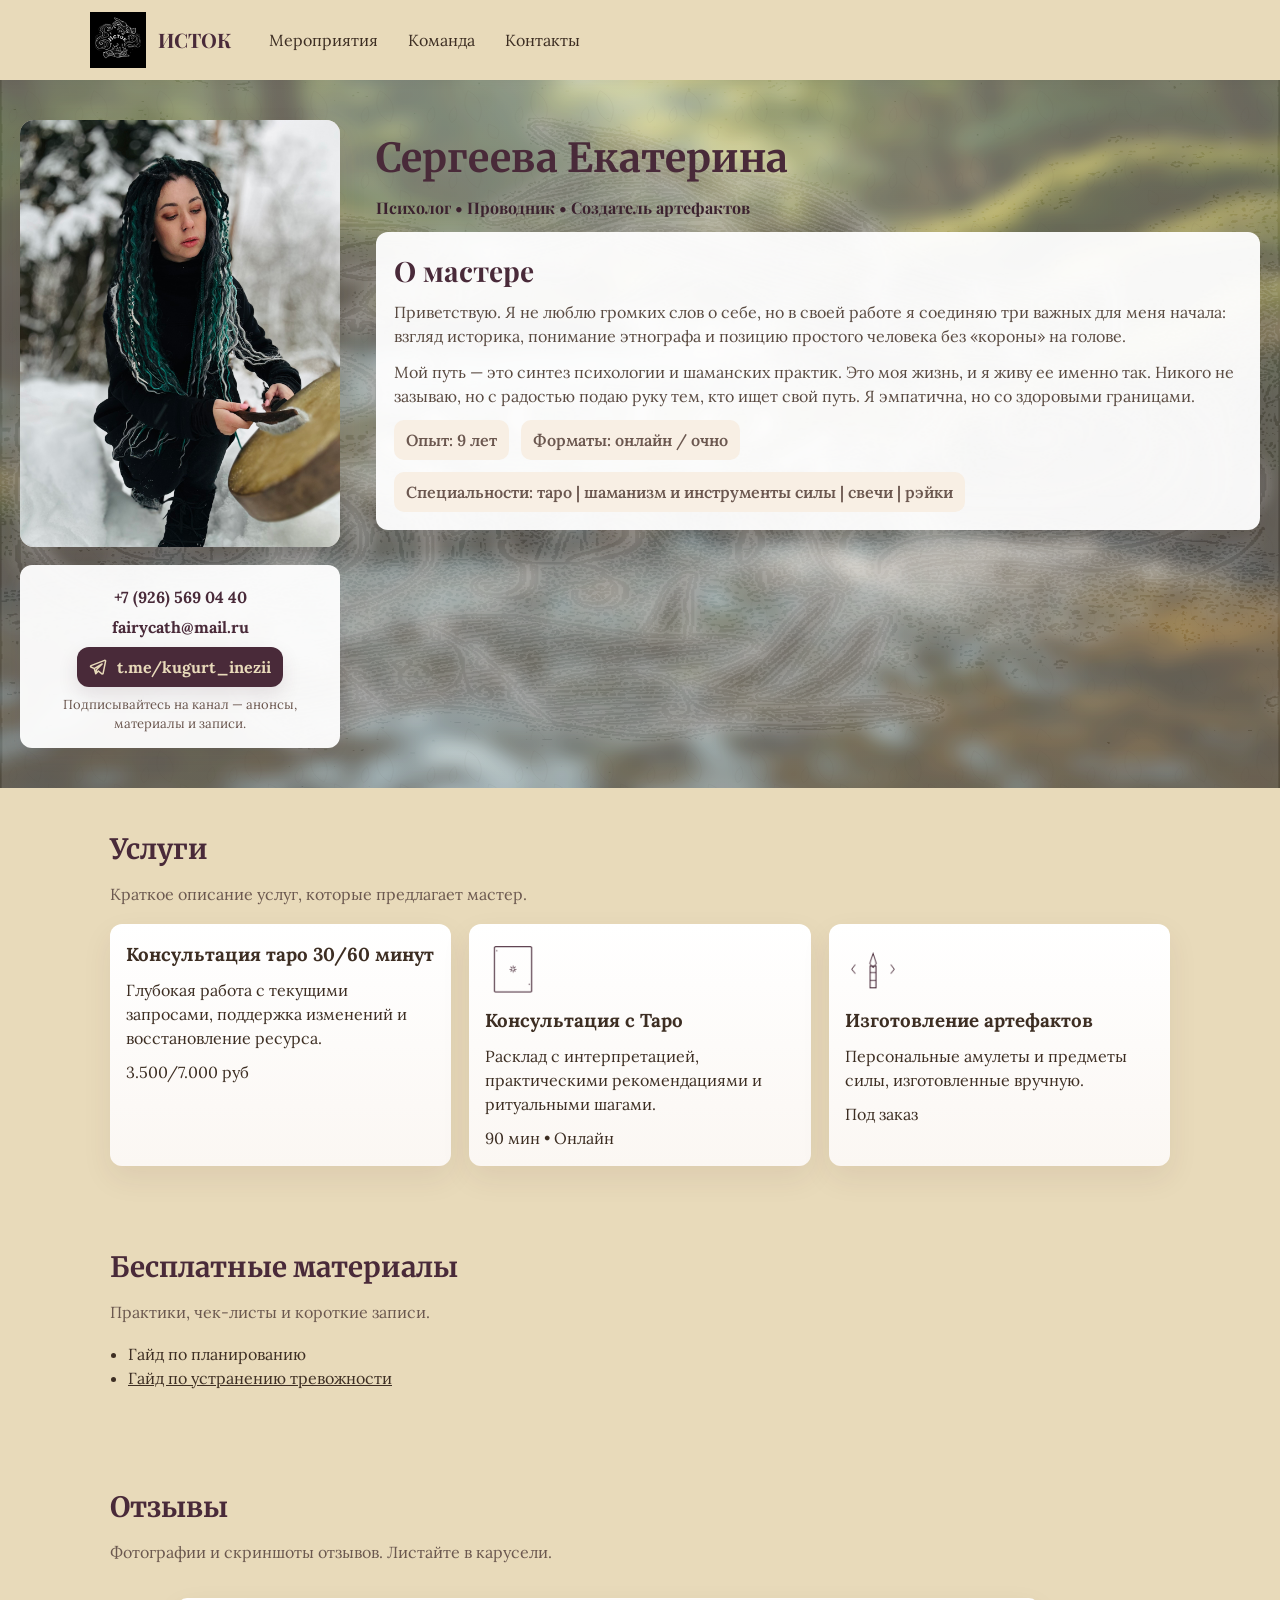
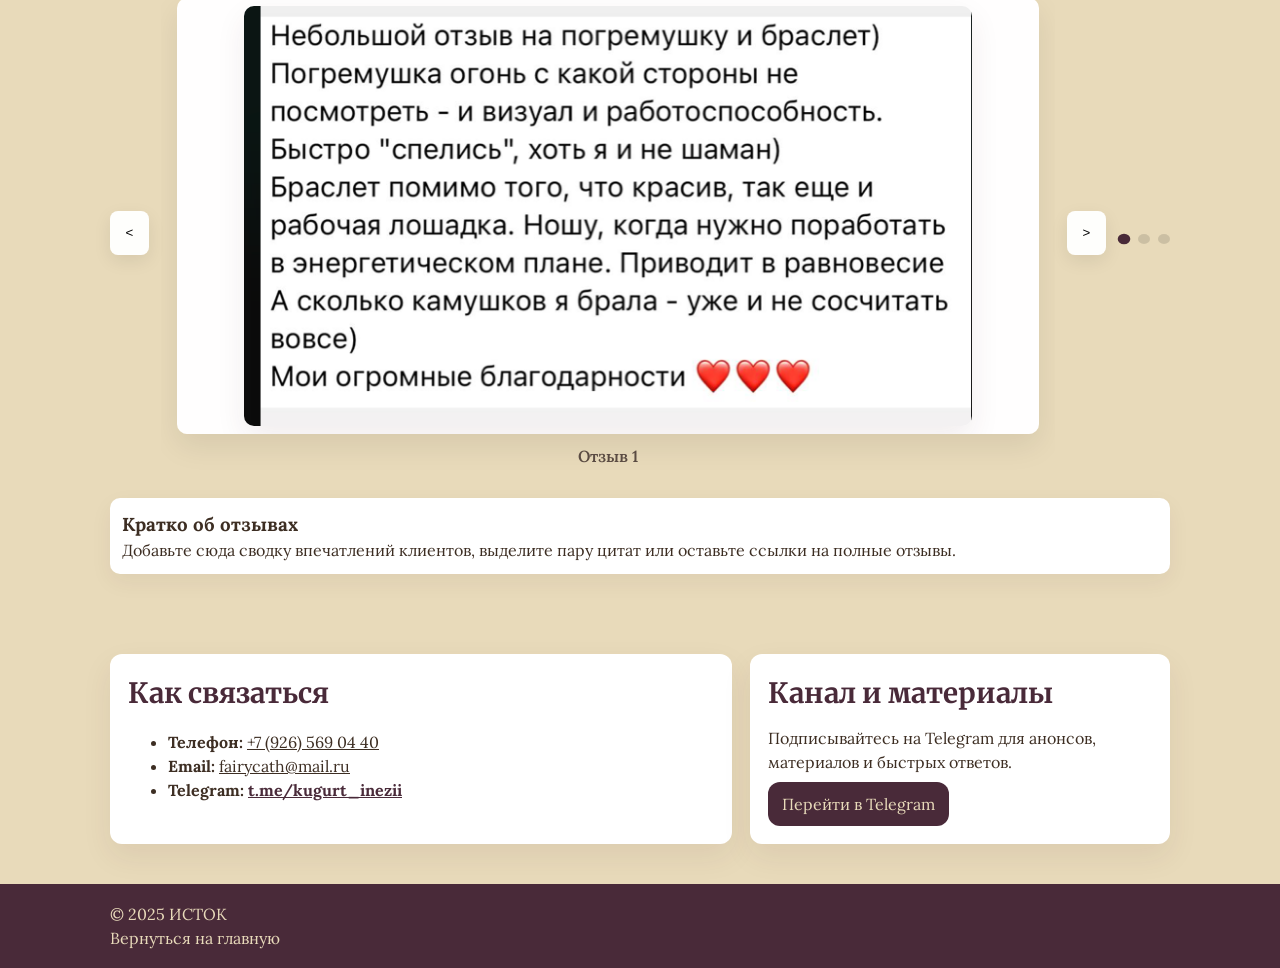
==== commit 134b0753: "конечная база" ====
--- a/master.html
+++ b/master.html
@@ -3,11 +3,13 @@
 <head>
   <meta charset="utf-8" />
   <meta name="viewport" content="width=device-width,initial-scale=1" />
-  <title>Профиль мастера — Имя Фамилия | ИСТОК</title>
+  <title>Профиль мастера — Сергеева Екатерина | ИСТОК</title>
 
   <!-- Шрифты -->
   <link href="https://fonts.googleapis.com/css2?family=Lora:ital@0;1&family=Merriweather:wght@300;700&family=Playfair+Display:wght@400;700&display=swap" rel="stylesheet">
-
+  <link rel="preconnect" href="https://fonts.googleapis.com">
+  <link rel="preconnect" href="https://fonts.gstatic.com" crossorigin>
+  <link href="https://fonts.googleapis.com/css2?family=Playfair+Display:ital,wght@0,400..900;1,400..900&display=swap" rel="stylesheet">
   <!-- Стили -->
   <link rel="stylesheet" href="master.css">
 </head>
@@ -15,18 +17,17 @@
   <!-- TOPBAR -->
   <header class="topbar" role="banner">
     <div class="wrap">
-      <a class="brand" href="index.html" aria-label="ИСТОК — на главную">
-        <span class="brand-name">ИСТОК</span>
+      <a class="logo" href="/" aria-label="ИСТОК — на главную">
+        <img src="img/logo1.jpeg" alt="ИСТОК логотип" class="logo-img" onerror="this.style.display='none'">
+        <span class="logo-text">ИСТОК</span>
       </a>
 
       <nav class="mini-nav" aria-label="Навигация по сайту">
-        <a href="index.html#services">Услуги</a>
         <a href="index.html#events">Мероприятия</a>
         <a href="index.html#specialists">Команда</a>
         <a href="index.html#contacts">Контакты</a>
       </nav>
 
-      <a class="btn-ghost" href="index.html" aria-label="Вернуться на главную">На главную</a>
     </div>
   </header>
 
@@ -35,39 +36,40 @@
     <section class="hero-profile" aria-label="Профиль мастера">
       <div class="hero-left">
         <div class="photo-wrap" aria-hidden="false">
-          <img src="img/master/ekaterina_sergeeva.jpeg" alt="Имя Фамилия — фото мастера" class="master-photo">
+          <img src="img/master/ekaterina_sergeeva.jpeg" alt="Сергеева Екатерина — фото мастера" class="master-photo">
         </div>
 
         <div class="contact-quick" aria-labelledby="contact-quick-title">
           <h3 id="contact-quick-title" class="sr-only">Контакты мастера</h3>
-          <a class="contact-line" href="tel:+79000000000">+7 (900) 000-00-00</a>
-          <a class="contact-line" href="mailto:master@example.com">master@example.com</a>
+          <a class="contact-line" href="tel:+79000000000">+7 (926) 569 04 40</a>
+          <a class="contact-line" href="mailto:master@example.com">fairycath@mail.ru</a>
 
           <div class="tg-block" aria-label="Telegram мастера">
-            <a class="tg-link" href="https://t.me/yourname" target="_blank" rel="noopener" aria-label="Перейти в Telegram канал мастера">
-              <!-- простая SVG-иконка Telegram (монохромная) -->
+            <a class="tg-link" href="https://t.me/kugurt_inezii" target="_blank" rel="noopener" aria-label="Перейти в Telegram канал мастера">
               <svg width="18" height="18" viewBox="0 0 24 24" aria-hidden="true" focusable="false">
-                <path fill="currentColor" d="M21.1 3.3c-.3-.3-.8-.5-1.2-.4L3.9 8.3c-.9.3-.9 1.5 0 1.8l3 1c.4.1.9-.1 1.1-.4l1.9-2.8c.2-.3.5-.3.7-.1l3.8 3.4c.4.4.9.2 1.1-.3l2.1-8.1c.1-.4 0-.9-.4-1.1z"/>
-              </svg>
-              <span class="tg-text">t.me/yourname</span>
+                <path fill="currentColor" fill-rule="evenodd" clip-rule="evenodd" d="M23.1117 4.49449C23.4296 2.94472 21.9074 1.65683 20.4317 2.227L2.3425 9.21601C0.694517 9.85273 0.621087 12.1572 2.22518 12.8975L6.1645 14.7157L8.03849 21.2746C8.13583 21.6153 8.40618 21.8791 8.74917 21.968C9.09216 22.0568 9.45658 21.9576 9.70712 21.707L12.5938 18.8203L16.6375 21.8531C17.8113 22.7334 19.5019 22.0922 19.7967 20.6549L23.1117 4.49449ZM3.0633 11.0816L21.1525 4.0926L17.8375 20.2531L13.1 16.6999C12.7019 16.4013 12.1448 16.4409 11.7929 16.7928L10.5565 18.0292L10.928 15.9861L18.2071 8.70703C18.5614 8.35278 18.5988 7.79106 18.2947 7.39293C17.9906 6.99479 17.4389 6.88312 17.0039 7.13168L6.95124 12.876L3.0633 11.0816ZM8.17695 14.4791L8.78333 16.6015L9.01614 15.321C9.05253 15.1209 9.14908 14.9366 9.29291 14.7928L11.5128 12.573L8.17695 14.4791Z"/>
+              </svg>              
+              <span class="tg-text">t.me/kugurt_inezii</span>
             </a>
-            <p class="tg-note">Подписывайтесь на канал мастера — анонсы, материалы и записи.</p>
+            <p class="tg-note">Подписывайтесь на канал — анонсы, материалы и записи.</p>
           </div>
         </div>
       </div>
 
       <div class="hero-right">
-        <h1 class="master-name">Имя Фамилия</h1>
+        <h1 class="master-name">Сергеева Екатерина</h1>
         <p class="master-title">Психолог • Проводник • Создатель артефактов</p>
 
         <div class="master-about" aria-labelledby="about-title">
           <h2 id="about-title">О мастере</h2>
-          <p>Краткое тёплое описание: опыт, подход, направления работы. Например: «Работаю с глубокими личными запросами, сочетая психологические техники и традиционные практики. Создаю персональные артефакты на основе анализа потребностей и символики.»</p>
+          <p>Приветствую. Я не люблю громких слов о себе, но в своей работе я соединяю три важных для меня начала: взгляд историка, понимание этнографа и позицию простого человека без «короны» на голове.</p>
+
+          <p>Мой путь — это синтез психологии и шаманских практик. Это моя жизнь, и я живу ее именно так. Никого не зазываю, но с радостью подаю руку тем, кто ищет свой путь. Я эмпатична, но со здоровыми границами.</p>
 
           <ul class="meta-list" aria-label="Ключевые данные мастера">
-            <li>Опыт: 8 лет</li>
+            <li>Опыт: 9 лет</li>
             <li>Форматы: онлайн / очно</li>
-            <li>Специальности: терапия • таро • артефакты</li>
+            <li>Специальности: таро | шаманизм и инструменты силы | свечи | рэйки</li>
           </ul>
         </div>
       </div>
@@ -81,10 +83,10 @@
 
         <div class="services-grid" role="list">
           <article class="service-card" role="listitem">
-            <img src="img/icon_lin_psychology_256.png" alt="" class="service-card-icon">
-            <h3>Индивидуальная психологическая сессия</h3>
+            <!-- <img src="img/icon_lin_psychology_256.png" alt="" class="service-card-icon"> -->
+            <h3>Консультация таро 30/60 минут</h3>
             <p>Глубокая работа с текущими запросами, поддержка изменений и восстановление ресурса.</p>
-            <div class="service-meta">60 мин • Онлайн / Очно</div>
+            <div class="service-meta">3.500/7.000 руб</div>
           </article>
 
           <article class="service-card" role="listitem">
@@ -110,8 +112,8 @@
         <h2>Бесплатные материалы</h2>
         <p class="lead">Практики, чек-листы и короткие записи.</p>
         <ul class="resources-list">
-          <li><a href="files/free_checklist.pdf" download>Чек-лист «Как подготовиться к сессии» (PDF)</a></li>
-          <li><a href="files/breathing_practice.mp3" download>Короткая дыхательная практика (MP3)</a></li>
+          <li><a href="files/sergeeva/gaid planirovanie.pdf" download></a>Гайд по планированию</li>
+          <li><a href="files/sergeeva/trevozhnost.pdf" download>Гайд по устранению тревожности</a></li>
         </ul>
       </div>
     </section>
@@ -128,9 +130,24 @@
 
           <div class="carousel-track-wrap">
             <ul class="carousel-track">
-              <li class="carousel-slide"><img src="img/reviews/rev1.png" alt="Отзыв 1 — фото"></li>
-              <li class="carousel-slide"><img src="img/reviews/rev2.png" alt="Отзыв 2 — фото"></li>
-              <li class="carousel-slide"><img src="img/reviews/rev3.png" alt="Отзыв 3 — фото"></li>
+              <li class="carousel-slide">
+                <div class="carousel-media">
+                  <img src="img/reviews/rev1.png" alt="Отзыв 1">
+                </div>
+                <div class="slide-caption">Отзыв 1</div>
+              </li>
+              <li class="carousel-slide">
+                <div class="carousel-media">
+                  <img src="img/reviews/rev2.png" alt="Отзыв 2">
+                </div>
+                <div class="slide-caption">Отзыв 2</div>
+              </li>
+              <li class="carousel-slide">
+                <div class="carousel-media">
+                  <img src="img/reviews/rev3.png" alt="Отзыв 3">
+                </div>
+                <div class="slide-caption">Отзыв 3</div>
+              </li>
               <!-- Добавляйте сколько нужно: rev4.jpg, rev5.jpg ... -->
             </ul>
           </div>
@@ -153,16 +170,16 @@
         <div class="contact-card">
           <h2>Как связаться</h2>
           <ul class="contact-list">
-            <li><strong>Телефон:</strong> <a href="tel:+79000000000">+7 (900) 000-00-00</a></li>
-            <li><strong>Email:</strong> <a href="mailto:master@example.com">master@example.com</a></li>
-            <li><strong>Telegram:</strong> <a class="tg-inline" href="https://t.me/yourname" target="_blank" rel="noopener">t.me/yourname</a></li>
+            <li><strong>Телефон:</strong> <a href="tel:+79000000000">+7 (926) 569 04 40</a></li>
+            <li><strong>Email:</strong> <a href="mailto:master@example.com">fairycath@mail.ru</a></li>
+            <li><strong>Telegram:</strong> <a class="tg-inline" href="https://t.me/kugurt_inezii" target="_blank" rel="noopener">t.me/kugurt_inezii</a></li>
           </ul>
         </div>
 
         <div class="socials-card">
           <h2>Канал и материалы</h2>
           <p>Подписывайтесь на Telegram для анонсов, материалов и быстрых ответов.</p>
-          <a class="btn-tg" href="https://t.me/yourname" target="_blank" rel="noopener">Перейти в Telegram</a>
+          <a class="btn-tg" href="https://t.me/kugurt_inezii" target="_blank" rel="noopener">Перейти в Telegram</a>
         </div>
       </div>
     </section>
--- a/master.css
+++ b/master.css
@@ -1,10 +1,10 @@
-/* master.css — полный, проверенный файл для страницы мастера
+/* master.css — исправленный полный файл (убраны белые полосы между блоками)
    Палитра:
-    --forest: #A7AF81
-    --sand:   #E8DABA
-    --purple: #492A39
-    --text:   #3D2E23
-    --accent: #987A56
+   --forest: #A7AF81
+   --sand:   #E8DABA
+   --purple: #492A39
+   --text:   #3D2E23
+   --accent: #987A56
 */
 
 /* ========== Переменные и базовая настройка ========== */
@@ -23,12 +23,15 @@
   --shadow-soft: 0 8px 22px rgba(73,42,57,0.06);
 }
 
+/* ========== RESET ========== */
+/* Сбрасываем возможные внешние отступы у элементов по умолчанию */
 *{box-sizing:border-box}
-html,body{height:100%; margin:0}
+html,body{height:100%; margin:0; padding:0;}
+/* Однотонный фон страницы — чтобы не было "пробелов" белого при смене секций */
 body{
   font-family: "Lora", Georgia, serif;
   color: var(--text);
-  background: linear-gradient(180deg, var(--sand), #fbf7f4);
+  background: var(--sand);
   -webkit-font-smoothing:antialiased;
   -moz-osx-font-smoothing:grayscale;
   line-height:1.5;
@@ -37,6 +40,22 @@
 
 /* контейнер */
 .wrap{ max-width:var(--maxw); margin:0 auto; padding:0 20px; }
+
+/* Делать секции без внешних margin'ов — чтобы не было просветов между секциями */
+section{
+  margin: 0;                 /* убираем внешние отступы (предотвращаем collapse) */
+  padding-block: 40px;       /* вертикальные внутренние отступы */
+  box-sizing: border-box;
+}
+
+/* Заголовки — контролируемые отступы (чтобы не "вылазили") */
+h1,h2,h3,h4,p{
+  margin: 0;
+  padding: 0;
+}
+h1{ margin-bottom: 14px; }
+h2{ margin-bottom: 12px; font-family: "Merriweather", serif; color:var(--purple); font-size:28px; }
+.lead{ margin-bottom: 18px; color:#6b584f; }
 
 /* ссылки */
 a{ color:inherit }
@@ -57,24 +76,29 @@
 .brand{ text-decoration:none; color:var(--purple); font-family:"Playfair Display", serif; font-weight:700; font-size:20px; }
 .mini-nav{ margin-left:18px; display:flex; gap:14px; flex:1; }
 .mini-nav a{ color:var(--text); text-decoration:none; padding:6px 8px; border-radius:8px; }
-.btn-ghost{ background:transparent; border:1px solid rgba(73,42,57,0.08); color:var(--purple); padding:8px 12px; border-radius:10px; text-decoration:none; }
-
+
+.logo{ display:flex; align-items:center; gap:12px; text-decoration:none; color:var(--purple) }
+.logo-img{ height:56px; width:auto; display:block; }
+.logo-text{ font-family:"Playfair Display", serif; font-weight:700; font-size:20px; color:var(--purple) }
 /* ========== HERO / PROFILE ========== */
+/* Убираем padding-block у секции, если нужно больше/меньше — можно скорректировать */
 .hero-profile{
   position:relative;
   overflow:hidden;
   display:flex;
   gap:36px;
   align-items:flex-start;
-  padding:40px 0;
+  padding: 40px 20px;
   min-height:420px;
-  /* фон: градиент поверх фото */
+
+  /* фон: градиент поверх фото — cover */
   background:
-    linear-gradient(180deg, rgba(232,218,186,0.16), rgba(232,218,186,0.06)),
+    linear-gradient(180deg, rgba(232,218,186,0.14), rgba(232,218,186,0.06)),
     url("img/hero_bg_from_logo.png") center/cover no-repeat;
-}
-
-/* размытие-волна сверху (плавный переход от header) */
+  background-clip: border-box;
+}
+
+/* размытие/волна сверху — плавный переход от header */
 .hero-profile::before{
   content:"";
   position:absolute;
@@ -118,12 +142,12 @@
 
 /* правая колонка */
 .hero-right{ flex:1; color:var(--purple); padding:8px 0; }
-.master-name{ font-family:"Merriweather", serif; font-size: clamp(28px, 4vw, 40px); margin:0 0 6px 0; color:var(--purple); }
-.master-title{ font-family:"Playfair Display", serif; color:#5a4640; margin:0 0 18px 0; font-size:16px; }
+.master-name{ font-family:"Merriweather", serif; font-size: clamp(28px, 4vw, 40px); margin-bottom:8px; color:var(--purple); }
+.master-title{ font-family:"Playfair Display", serif; color:#3b212e; font-weight: 700; margin-bottom:12px; font-size:16px; }
 
 /* описание мастера */
 .master-about{ background: rgba(255,255,255,0.95); padding:18px; border-radius:12px; box-shadow:var(--shadow-soft); }
-.master-about h2{ margin:0 0 8px 0; color:var(--purple); font-family:"Playfair Display", serif; }
+.master-about h2{ margin-bottom:8px; color:var(--purple); font-family:"Playfair Display", serif; }
 .master-about p{ margin:0 0 12px 0; color:#5a4b42; }
 
 /* meta list */
@@ -131,32 +155,94 @@
 .meta-list li{ background:#f8efe4; padding:8px 12px; border-radius:10px; color:#6b574f; font-weight:600; }
 
 /* ========== Услуги ========== */
-.services-section{ padding:36px 0; }
+.services-section{ padding-top:40px; padding-bottom:40px; background:transparent; }
 .services-grid{ display:grid; gap:18px; grid-template-columns: repeat(auto-fit, minmax(220px, 1fr)); }
 .service-card{ background:linear-gradient(180deg,#fff,#fbf7f3); border-radius:12px; padding:16px; box-shadow:var(--shadow); display:flex; flex-direction:column; gap:10px; }
 .service-card-icon{ width:56px; height:56px; object-fit:contain; }
 
 /* ========== Ресурсы ========== */
-.resources{ padding:28px 0; background: linear-gradient(180deg, rgba(255,255,255,0.0), rgba(255,255,255,0.02)); }
+.resources{ padding-top:40px; padding-bottom:40px; background:transparent; }
 .resources-list{ padding-left:18px; }
 
 /* ========== Отзывы (карусель) ========== */
-.reviews{ padding:36px 0; background: rgba(232,218,186,0.06); }
+.reviews{ padding-top:40px; padding-bottom:40px; background: transparent; }
 .review-carousel{ margin-bottom:12px; }
-/* карусель использует общий scroll-snap — стили ниже */
 
 /* ========== Каркас карусели (scroll-snap) ========== */
-.carousel{ position:relative; display:flex; align-items:center; gap:12px; width:100%; max-width:100%; margin:0 auto; }
-.carousel-btn{ background: rgba(255,255,255,0.94); border:none; width:44px; height:44px; border-radius:8px; box-shadow:0 6px 18px rgba(0,0,0,0.08); cursor:pointer; font-size:18px; display:flex; align-items:center; justify-content:center; }
-.carousel-track-wrap{ overflow:auto; -webkit-overflow-scrolling:touch; scroll-snap-type:x mandatory; width:100%; scrollbar-width:none; }
+.carousel { 
+  position: relative;
+  display: flex;
+  align-items: center;
+  gap: 12px;
+  width: 100%;
+  max-width: 100%;
+  margin: 0 auto;
+}
+.carousel-btn{
+  background: rgba(255,255,255,0.96);
+  border: none;
+  width:44px; height:44px; border-radius:8px;
+  box-shadow: 0 6px 18px rgba(0,0,0,0.08);
+  cursor:pointer;
+  display:flex; align-items:center; justify-content:center;
+}
+.carousel-track-wrap{
+  overflow: auto;
+  -webkit-overflow-scrolling: touch;
+  scroll-snap-type: x mandatory;
+  width: 100%;
+  scrollbar-width: none; /* Firefox */
+  display: block;
+}
 .carousel-track-wrap::-webkit-scrollbar{ display:none; }
-.carousel-track{ display:flex; gap:16px; padding:8px 0; margin:0; list-style:none; align-items:flex-start; }
-.carousel-slide{ flex:0 0 100%; box-sizing:border-box; scroll-snap-align:center; min-width:0; display:flex; flex-direction:column; align-items:center; }
-.carousel-slide img{ width:100%; height:380px; object-fit:cover; border-radius:12px; display:block; box-shadow:var(--shadow); }
+.carousel-track{
+  display:flex;
+  gap:16px;
+  padding:8px 0;
+  margin:0;
+  list-style:none;
+  align-items: stretch; /* чтобы слайды имели одинаковую высоту контейнера */
+}
+.carousel-slide{
+  flex: 0 0 100%;
+  box-sizing: border-box;
+  scroll-snap-align: center;
+  min-width: 0;
+  display:flex;
+  flex-direction:column;
+  align-items:center;
+  justify-content: center; /* центрируем по вертикали */
+  padding: 8px 16px;
+}
+.carousel-media {
+  width: 100%;
+  max-width: 980px;          /* максимальная ширина изображения в слайде */
+  max-height: calc(70vh);    /* ограничение высоты: подстраивается под экран */
+  display:flex;
+  align-items:center;
+  justify-content:center;
+  background: rgba(255,255,255,0.98); /* светлый фон вокруг скриншотов */
+  border-radius: 10px;
+  padding: 8px;
+  box-shadow: 0 12px 30px rgba(0,0,0,0.08);
+  overflow: hidden;
+}
+.carousel-media img,
+.carousel-slide img {
+  display:block;
+  width: auto;           /* авто — чтобы не искажать длинные/узкие картинки */
+  height: auto;
+  max-width: 100%;
+  max-height: 100%;
+  object-fit: contain;   /* важная часть — показываем весь кадр */
+  border-radius: 6px;
+}
+/* width:100%; height:100%; */
+.carousel-slide img{  object-fit:cover; border-radius:12px; display:block; box-shadow:var(--shadow); }
 .slide-caption{ margin-top:10px; color:#5a4b42; font-weight:600; text-align:center; }
 .carousel-dots{ display:flex; gap:8px; justify-content:center; margin-top:12px; }
-.carousel-dots .dot{ width:10px; height:10px; background:rgba(0,0,0,0.12); border-radius:50%; border:none; cursor:pointer; transition: transform .12s ease, background .18s ease; }
-.carousel-dots .dot.active{ background:var(--purple); transform: scale(1.05); }
+.carousel-dots .dot{ width:10px; height:10px; border-radius:50%; background:rgba(0,0,0,0.12); border:none; cursor:pointer; }
+.carousel-dots .dot.active{ background:var(--purple); transform:scale(1.05); }
 
 /* reviews image size override */
 .review-carousel .carousel-slide img{ height:420px; border-radius:10px; object-fit:cover; }
@@ -165,7 +251,7 @@
 .reviews-text{ margin-top:14px; background:#fff; padding:12px; border-radius:10px; box-shadow:var(--shadow-soft); }
 
 /* ========== Контакты ========== */
-.contact{ padding:28px 0; }
+.contact{ padding-top:40px; padding-bottom:40px; }
 .contact-grid{ display:grid; grid-template-columns: 1fr 420px; gap:18px; }
 .contact-card, .socials-card{ background:#fff; padding:18px; border-radius:12px; box-shadow:var(--shadow); }
 .tg-inline{ color:var(--purple); text-decoration:underline; font-weight:700; }
@@ -173,23 +259,31 @@
 
 /* Footer */
 .site-footer{ background: var(--purple); color:var(--sand); padding:18px 0; }
-.site-footer a{ color:var(--sand); text-decoration:none; }
+.site-footer a{ color:var(--sand); text-decoration:none }
 
 /* ========== Адаптив ========== */
-@media (max-width:1100px){
-  .hero-profile{ flex-direction:column; gap:18px; padding:28px 0; min-height:auto; background-position:center top; }
+
+@media (max-width:1024px){
+  .hero-profile{ flex-direction:column; gap:18px; padding-top:28px; padding-bottom:28px; min-height:auto; background-position:center top; }
   .contact-grid{ grid-template-columns: 1fr; }
   .review-carousel .carousel-slide img{ height:300px; }
   .mini-nav{ display:none; }
+  .carousel-media{ max-width:760px; max-height:60vh; padding:6px; }
 }
 @media (max-width:720px){
   .wrap{ padding:0 14px; }
   .master-name{ font-size:22px; }
   .review-carousel .carousel-slide img{ height:220px; }
+  .carousel-media{ max-width:520px; max-height:55vh; }
+  .carousel-btn{ width:38px; height:38px; }
 }
 @media (max-width:420px){
   .wrap{ padding:0 12px; }
   .carousel-btn{ width:38px; height:38px; font-size:16px; }
   .review-carousel .carousel-slide img{ height:180px; }
   .contact-quick{ padding:10px; }
-}
+  .carousel-media{ max-width:360px; max-height:50vh; padding:6px; }
+}
+
+/* ========== Утилиты ========== */
+.hidden{ display:none !important; }
